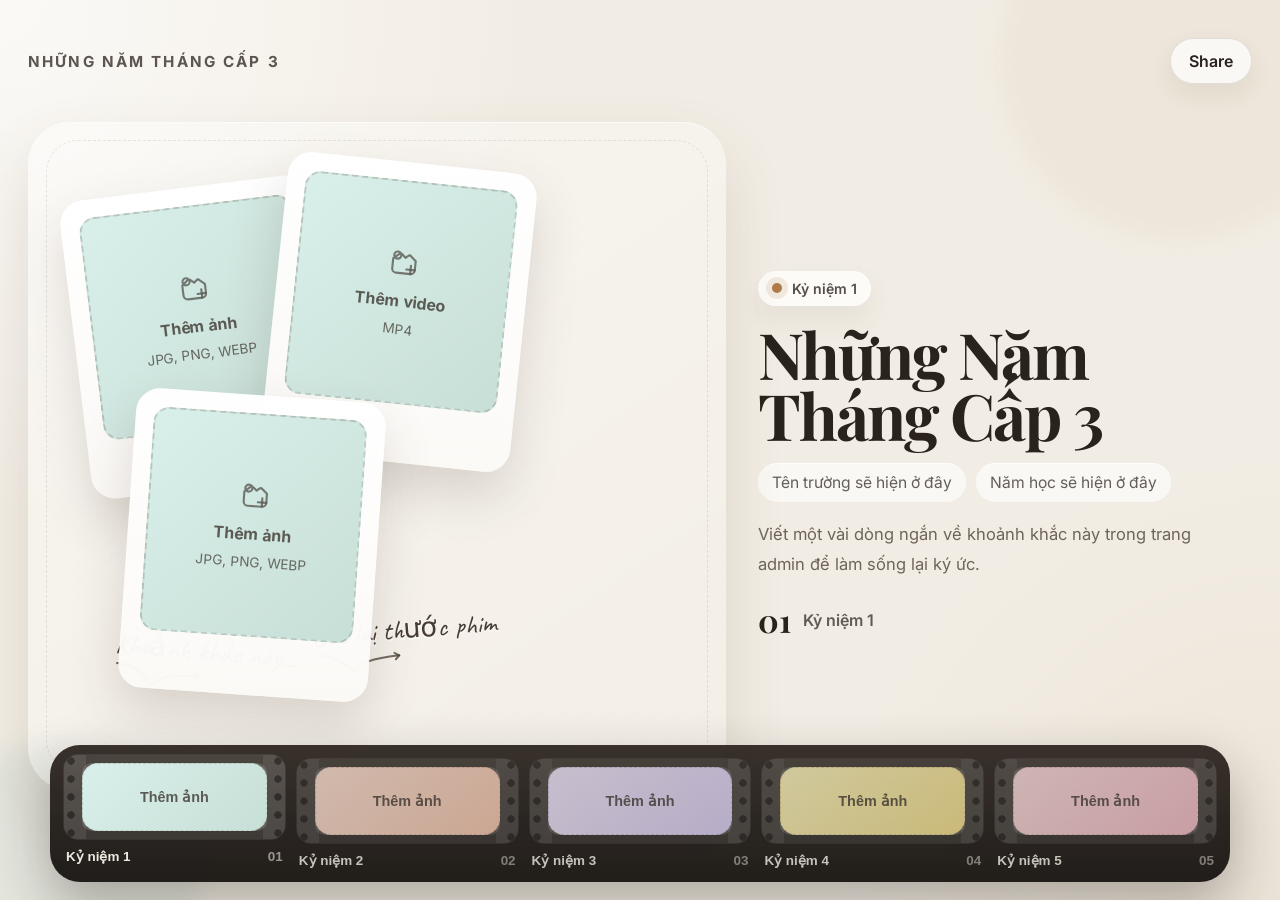
==== index.html @ 4d509d68 "Add files via upload" ====
<!DOCTYPE html>
<html lang="vi">
<head>
  <meta charset="UTF-8">
  <meta name="viewport" content="width=device-width, initial-scale=1.0">
  <title>Những Năm Tháng Cấp 3</title>
  <link rel="preconnect" href="https://fonts.googleapis.com">
  <link rel="preconnect" href="https://fonts.gstatic.com" crossorigin>
  <link href="https://fonts.googleapis.com/css2?family=Caveat:wght@400;500;700&family=Inter:wght@400;500;600;700&family=Playfair+Display:wght@500;600;700;800&display=swap" rel="stylesheet">
  <link rel="stylesheet" href="style.css">
</head>
<body>
  <div class="page">
    <header class="topbar">
      <div class="brand" id="brandTitle">Những Năm Tháng Cấp 3</div>
      <button class="share-btn" id="shareButton" type="button">Share</button>
    </header>

    <main class="hero">
      <section class="memory-stage" id="memoryStage" aria-live="polite"></section>

      <aside class="story-panel">
        <div class="story-kicker" id="storyKicker">Memory Lane</div>
        <h1 class="story-title" id="storyTitle">Những Năm Tháng Cấp 3</h1>
        <div class="story-meta">
          <span id="schoolName">Trường của chúng ta</span>
          <span id="schoolYears">2019 - 2022</span>
        </div>
        <p class="story-description" id="storyDescription">
          Chạm vào từng khung phim phía dưới để mở lại những khoảnh khắc đáng nhớ của một thời áo trắng.
        </p>
        <div class="memory-count">
          <strong id="memoryNumber">01</strong>
          <span id="memoryTitleMeta">Kỷ niệm đầu tiên</span>
        </div>
      </aside>
    </main>
  </div>

  <div class="filmstrip-wrap">
    <nav class="filmstrip" id="filmstrip" aria-label="Điều hướng kỷ niệm"></nav>
  </div>

  <div class="toast" id="toast">Đã sao chép liên kết</div>

  <script src="app.js"></script>
</body>
</html>
---- style.css ----
:root {
  --bg: #f2ede4;
  --surface: rgba(255, 252, 247, 0.8);
  --text: #2a221d;
  --muted: #6e645a;
  --accent: #3c504a;
  --shadow: 0 28px 60px rgba(82, 66, 53, 0.14);
  --card-w: min(26vw, 250px);
}

* {
  box-sizing: border-box;
}

html {
  scroll-behavior: smooth;
}

body {
  margin: 0;
  min-height: 100vh;
  font-family: "Inter", sans-serif;
  color: var(--text);
  background:
    radial-gradient(circle at top left, rgba(255, 255, 255, 0.7), transparent 34%),
    radial-gradient(circle at bottom right, rgba(221, 204, 184, 0.28), transparent 28%),
    var(--bg);
  overflow-x: hidden;
}

body::before,
body::after {
  content: "";
  position: fixed;
  z-index: 0;
  pointer-events: none;
  border-radius: 50%;
  filter: blur(10px);
  opacity: 0.75;
}

body::before {
  width: 360px;
  height: 360px;
  top: -120px;
  right: -80px;
  background: rgba(215, 188, 160, 0.18);
}

body::after {
  width: 280px;
  height: 280px;
  bottom: -120px;
  left: -80px;
  background: rgba(145, 182, 178, 0.18);
}

.page {
  position: relative;
  z-index: 1;
  min-height: 100vh;
  padding: 28px 28px 110px;
  display: grid;
  gap: 28px;
}

.topbar {
  display: flex;
  align-items: center;
  justify-content: space-between;
  gap: 16px;
}

.brand {
  font-size: 0.95rem;
  font-weight: 700;
  letter-spacing: 0.14em;
  text-transform: uppercase;
  color: rgba(42, 34, 29, 0.76);
}

.share-btn {
  border: 1px solid rgba(42, 34, 29, 0.12);
  background: rgba(255, 255, 255, 0.72);
  color: var(--text);
  border-radius: 999px;
  padding: 12px 18px;
  font: inherit;
  font-weight: 600;
  cursor: pointer;
  box-shadow: 0 10px 24px rgba(60, 48, 40, 0.08);
  transition: transform 0.2s ease, box-shadow 0.2s ease, background 0.2s ease;
  backdrop-filter: blur(12px);
}

.share-btn:hover {
  transform: translateY(-2px);
  box-shadow: 0 14px 28px rgba(60, 48, 40, 0.12);
  background: rgba(255, 255, 255, 0.92);
}

.hero {
  display: grid;
  grid-template-columns: minmax(0, 1.25fr) minmax(320px, 0.9fr);
  gap: 24px;
  align-items: stretch;
}

.memory-stage {
  position: relative;
  min-height: 72vh;
  border-radius: 42px;
  padding: 34px;
  background: linear-gradient(145deg, rgba(255, 255, 255, 0.42), rgba(255, 255, 255, 0.14));
  box-shadow: inset 0 1px 0 rgba(255, 255, 255, 0.55), var(--shadow);
  overflow: hidden;
}

.memory-stage::before {
  content: "";
  position: absolute;
  inset: 18px;
  border-radius: 32px;
  border: 1px dashed rgba(123, 107, 95, 0.16);
  pointer-events: none;
}

.memory-scene {
  position: absolute;
  inset: 28px;
  opacity: 0;
  pointer-events: none;
  transform: translateY(28px) scale(0.98);
  transition: opacity 0.45s ease, transform 0.45s ease;
}

.memory-scene.active {
  opacity: 1;
  pointer-events: auto;
  transform: translateY(0) scale(1);
}

.memory-card {
  position: absolute;
  width: var(--card-w);
  min-width: 180px;
  aspect-ratio: 5 / 6;
  border-radius: 24px;
  background: linear-gradient(180deg, rgba(255, 255, 255, 0.98), rgba(251, 249, 246, 0.98));
  padding: 18px 18px 58px;
  box-shadow: 0 24px 50px rgba(70, 55, 44, 0.17);
  transform: rotate(var(--rotation)) translateY(24px);
  transition: transform 0.25s ease, box-shadow 0.25s ease, opacity 0.35s ease;
  opacity: 0;
  animation: card-enter 0.45s ease forwards;
  animation-delay: var(--delay);
  left: var(--x);
  top: var(--y);
}

.memory-scene.active .memory-card:hover {
  transform: rotate(var(--rotation)) translateY(-8px);
  box-shadow: 0 32px 58px rgba(61, 48, 38, 0.22);
}

.card-media {
  position: relative;
  width: 100%;
  height: 100%;
  border-radius: 16px;
  overflow: hidden;
  background: rgba(248, 244, 237, 0.8);
}

.card-media img,
.card-media video {
  width: 100%;
  height: 100%;
  object-fit: cover;
  display: block;
}

.video-badge {
  position: absolute;
  inset: 0;
  display: grid;
  place-items: center;
  color: white;
  font-size: 2.3rem;
  background: linear-gradient(180deg, transparent, rgba(0, 0, 0, 0.24));
  opacity: 0;
  transition: opacity 0.25s ease;
  pointer-events: none;
  text-shadow: 0 10px 28px rgba(0, 0, 0, 0.35);
}

.memory-card:hover .video-badge {
  opacity: 1;
}

.placeholder {
  width: 100%;
  height: 100%;
  border-radius: 16px;
  border: 2px dashed rgba(82, 70, 60, 0.2);
  display: flex;
  flex-direction: column;
  align-items: center;
  justify-content: center;
  gap: 10px;
  color: rgba(61, 55, 49, 0.8);
  text-align: center;
  padding: 18px;
  background: var(--placeholder-gradient);
}

.placeholder svg {
  width: 34px;
  height: 34px;
  opacity: 0.8;
}

.placeholder strong {
  font-size: 1rem;
  font-weight: 700;
}

.placeholder span {
  font-size: 0.85rem;
  color: rgba(61, 55, 49, 0.72);
}

.caption-group {
  position: absolute;
  left: calc(var(--x) + 6%);
  top: calc(var(--y) + 74%);
  transform: rotate(calc(var(--rotation) * -0.75));
  width: 220px;
  pointer-events: none;
}

.caption-text {
  font-family: "Caveat", cursive;
  font-size: clamp(1.55rem, 2.1vw, 2.1rem);
  line-height: 1;
  color: rgba(54, 43, 35, 0.92);
  text-shadow: 0 2px 0 rgba(255, 255, 255, 0.55);
  margin-bottom: 2px;
}

.caption-arrow {
  width: 92px;
  height: 28px;
  overflow: visible;
}

.caption-arrow path {
  fill: none;
  stroke: rgba(74, 61, 51, 0.75);
  stroke-width: 2.2;
  stroke-linecap: round;
  stroke-linejoin: round;
  stroke-dasharray: 120;
  stroke-dashoffset: 120;
  animation: draw-arrow 0.75s ease forwards;
  animation-delay: calc(var(--delay) + 0.16s);
}

.story-panel {
  align-self: center;
  display: grid;
  gap: 18px;
  padding: 18px 6px 18px 8px;
}

.story-kicker {
  display: inline-flex;
  align-items: center;
  gap: 10px;
  width: fit-content;
  padding: 9px 14px;
  border-radius: 999px;
  background: rgba(255, 255, 255, 0.75);
  color: rgba(42, 34, 29, 0.8);
  font-size: 0.88rem;
  font-weight: 600;
  box-shadow: 0 14px 28px rgba(80, 61, 46, 0.08);
}

.story-kicker::before {
  content: "";
  width: 10px;
  height: 10px;
  border-radius: 50%;
  background: #b07b49;
  box-shadow: 0 0 0 6px rgba(176, 123, 73, 0.14);
}

.story-title {
  margin: 0;
  font-family: "Playfair Display", serif;
  font-size: clamp(2.8rem, 5vw, 4.9rem);
  line-height: 0.95;
  letter-spacing: -0.03em;
  max-width: 12ch;
}

.story-meta {
  display: flex;
  flex-wrap: wrap;
  gap: 10px;
  color: rgba(42, 34, 29, 0.72);
  font-size: 0.98rem;
}

.story-meta span {
  padding: 10px 14px;
  border-radius: 999px;
  background: rgba(255, 255, 255, 0.6);
  box-shadow: inset 0 1px 0 rgba(255, 255, 255, 0.7);
}

.story-description {
  margin: 0;
  max-width: 45ch;
  font-size: 1.04rem;
  line-height: 1.8;
  color: var(--muted);
}

.memory-count {
  display: flex;
  align-items: center;
  gap: 12px;
  color: rgba(42, 34, 29, 0.72);
  font-weight: 600;
}

.memory-count strong {
  font-size: 2rem;
  font-family: "Playfair Display", serif;
  color: var(--text);
}

.filmstrip-wrap {
  position: fixed;
  left: 24px;
  right: 24px;
  bottom: 18px;
  z-index: 5;
  display: flex;
  justify-content: center;
  pointer-events: none;
}

.filmstrip {
  pointer-events: auto;
  width: min(100%, 1180px);
  display: grid;
  grid-template-columns: repeat(5, minmax(0, 1fr));
  gap: 12px;
  padding: 14px;
  border-radius: 30px;
  background: linear-gradient(180deg, rgba(46, 38, 32, 0.95), rgba(24, 21, 18, 0.96));
  box-shadow: 0 24px 55px rgba(31, 24, 20, 0.32);
}

.filmstrip-btn {
  border: none;
  padding: 0;
  background: transparent;
  color: inherit;
  cursor: pointer;
  text-align: left;
  display: grid;
  gap: 10px;
  opacity: 0.8;
  transition: transform 0.2s ease, opacity 0.2s ease;
}

.filmstrip-btn:hover,
.filmstrip-btn[aria-current="true"] {
  transform: translateY(-4px);
  opacity: 1;
}

.film-frame {
  position: relative;
  height: 84px;
  border-radius: 14px;
  overflow: hidden;
  background:
    linear-gradient(90deg, rgba(255, 255, 255, 0.08) 0 10%, transparent 10% 90%, rgba(255, 255, 255, 0.08) 90%),
    rgba(255, 255, 255, 0.1);
  outline: 1px solid rgba(255, 255, 255, 0.08);
}

.film-frame::before,
.film-frame::after {
  content: "";
  position: absolute;
  top: 0;
  bottom: 0;
  width: 14px;
  background: radial-gradient(circle, rgba(0, 0, 0, 0.58) 32%, transparent 36%) center / 12px 18px repeat-y;
  opacity: 0.7;
}

.film-frame::before {
  left: 0;
}

.film-frame::after {
  right: 0;
}

.film-thumb {
  position: absolute;
  inset: 8px 18px;
  border-radius: 10px;
  overflow: hidden;
  background: rgba(255, 255, 255, 0.15);
}

.film-thumb img,
.film-thumb video {
  width: 100%;
  height: 100%;
  object-fit: cover;
  display: block;
}

.film-label {
  display: flex;
  justify-content: space-between;
  gap: 10px;
  padding: 0 2px;
  color: rgba(248, 241, 233, 0.96);
  font-size: 0.84rem;
  font-weight: 600;
}

.film-label span:last-child {
  color: rgba(248, 241, 233, 0.56);
}

.toast {
  position: fixed;
  top: 24px;
  left: 50%;
  transform: translate(-50%, -22px);
  padding: 12px 18px;
  border-radius: 999px;
  background: rgba(38, 34, 30, 0.92);
  color: white;
  box-shadow: 0 18px 40px rgba(31, 24, 20, 0.2);
  opacity: 0;
  pointer-events: none;
  transition: opacity 0.25s ease, transform 0.25s ease;
  z-index: 20;
  font-weight: 600;
}

.toast.show {
  opacity: 1;
  transform: translate(-50%, 0);
}

@keyframes card-enter {
  from {
    opacity: 0;
    transform: rotate(calc(var(--rotation) - 4deg)) translateY(30px);
  }

  to {
    opacity: 1;
    transform: rotate(var(--rotation)) translateY(0);
  }
}

@keyframes draw-arrow {
  to {
    stroke-dashoffset: 0;
  }
}

@media (max-width: 1100px) {
  .hero {
    grid-template-columns: 1fr;
  }

  .story-panel {
    order: -1;
  }

  .memory-stage {
    min-height: 62vh;
  }
}

@media (max-width: 780px) {
  .page {
    padding: 18px 18px 136px;
  }

  .memory-stage {
    min-height: 1120px;
    padding: 18px;
  }

  .memory-scene {
    inset: 18px;
  }

  .memory-card {
    width: min(65vw, 280px);
  }

  .caption-group {
    width: 180px;
  }

  .filmstrip {
    grid-template-columns: 1fr;
  }

  .filmstrip-wrap {
    left: 12px;
    right: 12px;
  }

  .filmstrip-btn {
    grid-template-columns: 112px 1fr;
    align-items: center;
  }

  .film-label {
    align-items: center;
  }
}
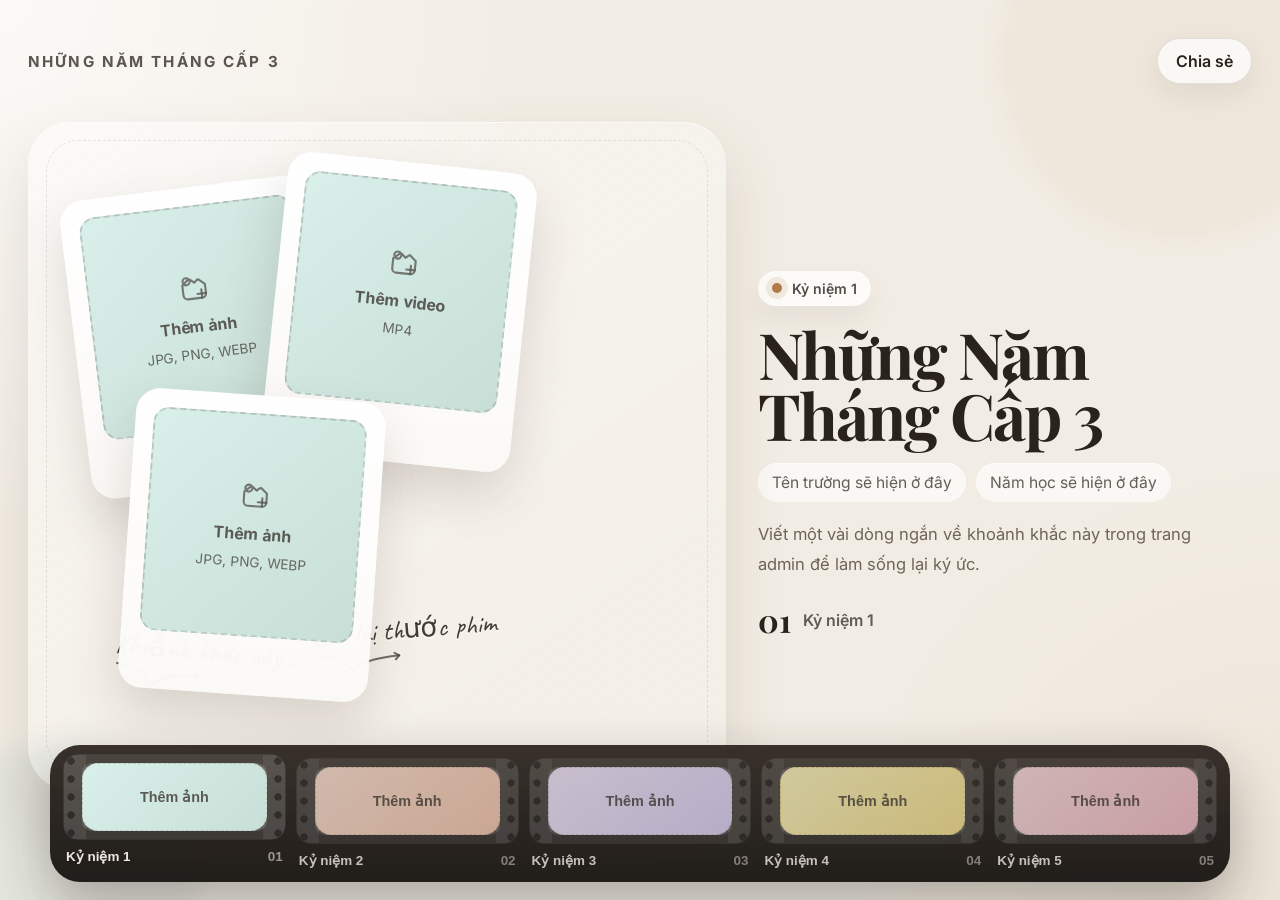
==== commit 17eeb7db: "Update site to static data.js workflow" ====
--- a/index.html
+++ b/index.html
@@ -13,7 +13,7 @@
   <div class="page">
     <header class="topbar">
       <div class="brand" id="brandTitle">Những Năm Tháng Cấp 3</div>
-      <button class="share-btn" id="shareButton" type="button">Share</button>
+      <button class="share-btn" id="shareButton" type="button">Chia sẻ</button>
     </header>
 
     <main class="hero">
@@ -23,11 +23,11 @@
         <div class="story-kicker" id="storyKicker">Memory Lane</div>
         <h1 class="story-title" id="storyTitle">Những Năm Tháng Cấp 3</h1>
         <div class="story-meta">
-          <span id="schoolName">Trường của chúng ta</span>
-          <span id="schoolYears">2019 - 2022</span>
+          <span id="schoolName">Tên trường</span>
+          <span id="schoolYears">2021 - 2024</span>
         </div>
         <p class="story-description" id="storyDescription">
-          Chạm vào từng khung phim phía dưới để mở lại những khoảnh khắc đáng nhớ của một thời áo trắng.
+          Mỗi thước phim và mỗi bức ảnh là một mảnh ghép nhỏ của những năm tháng tuổi trẻ.
         </p>
         <div class="memory-count">
           <strong id="memoryNumber">01</strong>
@@ -43,6 +43,7 @@
 
   <div class="toast" id="toast">Đã sao chép liên kết</div>
 
+  <script src="data.js"></script>
   <script src="app.js"></script>
 </body>
 </html>
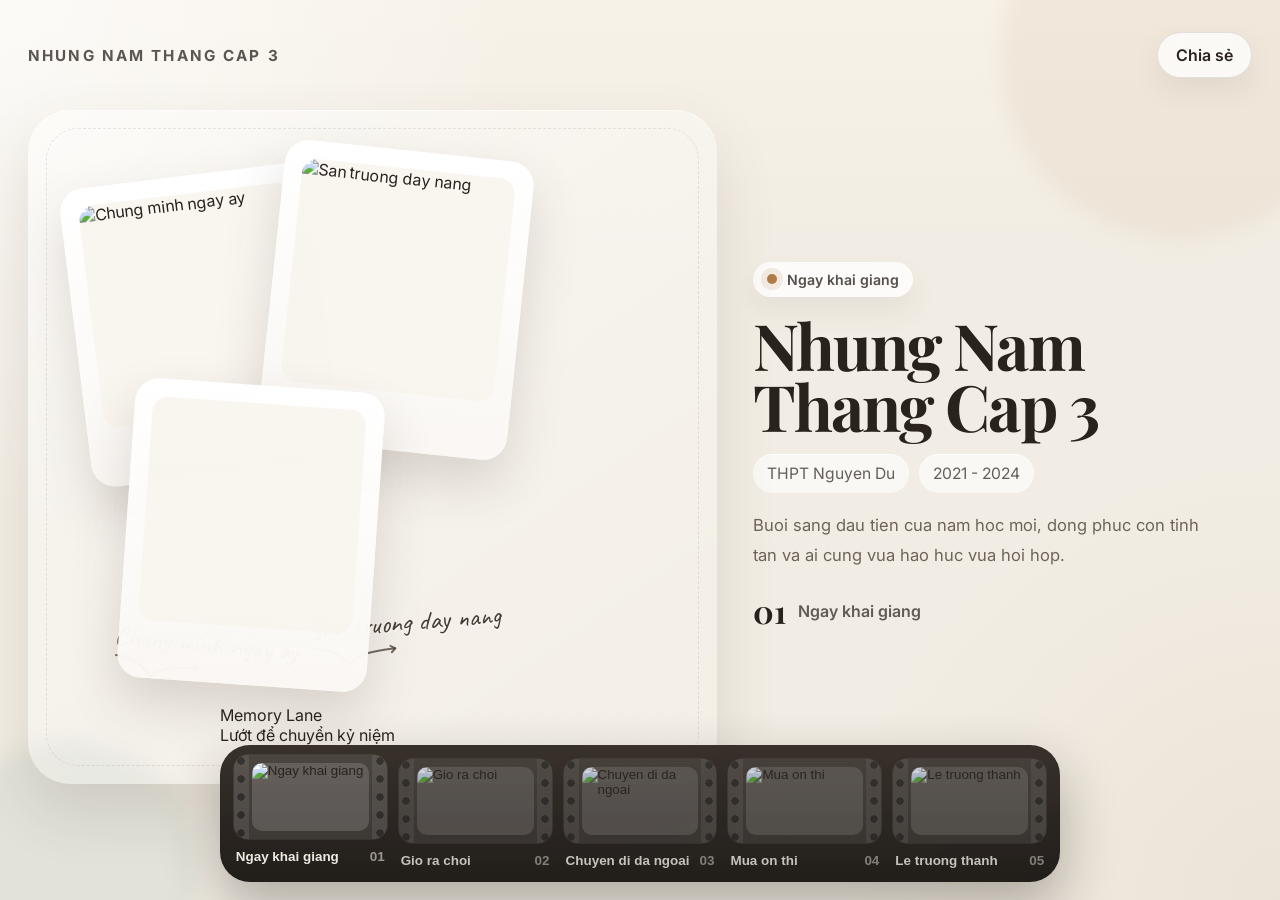
==== commit a26c9680: "Update memory navigation to thumbnail slider" ====
--- a/index.html
+++ b/index.html
@@ -38,7 +38,13 @@
   </div>
 
   <div class="filmstrip-wrap">
-    <nav class="filmstrip" id="filmstrip" aria-label="Điều hướng kỷ niệm"></nav>
+    <section class="memory-slider" aria-label="Điều hướng kỷ niệm">
+      <div class="memory-slider-head">
+        <div class="memory-slider-title" id="sliderTitle">Memory Lane</div>
+        <div class="memory-slider-subtitle" id="sliderSubtitle">Lướt để chuyển kỷ niệm</div>
+      </div>
+      <nav class="filmstrip" id="filmstrip" aria-label="Điều hướng kỷ niệm"></nav>
+    </section>
   </div>
 
   <div class="toast" id="toast">Đã sao chép liên kết</div>
--- a/style.css
+++ b/style.css
@@ -1,6 +1,7 @@
 :root {
   --bg: #f2ede4;
-  --surface: rgba(255, 252, 247, 0.8);
+  --paper: rgba(255, 252, 247, 0.82);
+  --paper-strong: rgba(255, 255, 255, 0.96);
   --text: #2a221d;
   --muted: #6e645a;
   --accent: #3c504a;
@@ -19,24 +20,24 @@
 body {
   margin: 0;
   min-height: 100vh;
+  overflow-x: hidden;
   font-family: "Inter", sans-serif;
   color: var(--text);
   background:
-    radial-gradient(circle at top left, rgba(255, 255, 255, 0.7), transparent 34%),
-    radial-gradient(circle at bottom right, rgba(221, 204, 184, 0.28), transparent 28%),
+    radial-gradient(circle at top left, rgba(255, 255, 255, 0.68), transparent 34%),
+    radial-gradient(circle at bottom right, rgba(220, 205, 187, 0.3), transparent 28%),
+    linear-gradient(180deg, rgba(255, 248, 238, 0.4), transparent 28%),
     var(--bg);
-  overflow-x: hidden;
 }
 
 body::before,
 body::after {
   content: "";
   position: fixed;
-  z-index: 0;
-  pointer-events: none;
   border-radius: 50%;
   filter: blur(10px);
-  opacity: 0.75;
+  pointer-events: none;
+  z-index: 0;
 }
 
 body::before {
@@ -44,22 +45,22 @@
   height: 360px;
   top: -120px;
   right: -80px;
-  background: rgba(215, 188, 160, 0.18);
+  background: rgba(216, 187, 162, 0.18);
 }
 
 body::after {
-  width: 280px;
-  height: 280px;
-  bottom: -120px;
-  left: -80px;
-  background: rgba(145, 182, 178, 0.18);
+  width: 260px;
+  height: 260px;
+  left: -60px;
+  bottom: -100px;
+  background: rgba(163, 187, 175, 0.2);
 }
 
 .page {
   position: relative;
   z-index: 1;
   min-height: 100vh;
-  padding: 28px 28px 110px;
+  padding: 28px 28px 116px;
   display: grid;
   gap: 28px;
 }
@@ -81,39 +82,39 @@
 
 .share-btn {
   border: 1px solid rgba(42, 34, 29, 0.12);
-  background: rgba(255, 255, 255, 0.72);
+  background: rgba(255, 255, 255, 0.74);
   color: var(--text);
   border-radius: 999px;
   padding: 12px 18px;
   font: inherit;
   font-weight: 600;
   cursor: pointer;
-  box-shadow: 0 10px 24px rgba(60, 48, 40, 0.08);
+  box-shadow: 0 12px 28px rgba(60, 48, 40, 0.08);
   transition: transform 0.2s ease, box-shadow 0.2s ease, background 0.2s ease;
   backdrop-filter: blur(12px);
 }
 
 .share-btn:hover {
   transform: translateY(-2px);
-  box-shadow: 0 14px 28px rgba(60, 48, 40, 0.12);
-  background: rgba(255, 255, 255, 0.92);
+  box-shadow: 0 16px 34px rgba(60, 48, 40, 0.12);
+  background: rgba(255, 255, 255, 0.94);
 }
 
 .hero {
   display: grid;
-  grid-template-columns: minmax(0, 1.25fr) minmax(320px, 0.9fr);
-  gap: 24px;
+  grid-template-columns: minmax(0, 1.25fr) minmax(340px, 0.92fr);
+  gap: 28px;
   align-items: stretch;
 }
 
 .memory-stage {
   position: relative;
-  min-height: 72vh;
+  min-height: 74vh;
   border-radius: 42px;
   padding: 34px;
-  background: linear-gradient(145deg, rgba(255, 255, 255, 0.42), rgba(255, 255, 255, 0.14));
+  overflow: hidden;
+  background: linear-gradient(145deg, rgba(255, 255, 255, 0.46), rgba(255, 255, 255, 0.14));
   box-shadow: inset 0 1px 0 rgba(255, 255, 255, 0.55), var(--shadow);
-  overflow: hidden;
 }
 
 .memory-stage::before {
@@ -142,20 +143,20 @@
 
 .memory-card {
   position: absolute;
+  left: var(--x);
+  top: var(--y);
   width: var(--card-w);
   min-width: 180px;
   aspect-ratio: 5 / 6;
+  padding: 18px 18px 58px;
   border-radius: 24px;
-  background: linear-gradient(180deg, rgba(255, 255, 255, 0.98), rgba(251, 249, 246, 0.98));
-  padding: 18px 18px 58px;
+  background: linear-gradient(180deg, rgba(255, 255, 255, 0.99), rgba(250, 247, 243, 0.98));
   box-shadow: 0 24px 50px rgba(70, 55, 44, 0.17);
   transform: rotate(var(--rotation)) translateY(24px);
-  transition: transform 0.25s ease, box-shadow 0.25s ease, opacity 0.35s ease;
   opacity: 0;
   animation: card-enter 0.45s ease forwards;
   animation-delay: var(--delay);
-  left: var(--x);
-  top: var(--y);
+  transition: transform 0.25s ease, box-shadow 0.25s ease;
 }
 
 .memory-scene.active .memory-card:hover {
@@ -167,9 +168,9 @@
   position: relative;
   width: 100%;
   height: 100%;
+  overflow: hidden;
   border-radius: 16px;
-  overflow: hidden;
-  background: rgba(248, 244, 237, 0.8);
+  background: rgba(248, 244, 237, 0.82);
 }
 
 .card-media img,
@@ -201,17 +202,17 @@
 .placeholder {
   width: 100%;
   height: 100%;
-  border-radius: 16px;
-  border: 2px dashed rgba(82, 70, 60, 0.2);
+  padding: 18px;
   display: flex;
   flex-direction: column;
   align-items: center;
   justify-content: center;
   gap: 10px;
-  color: rgba(61, 55, 49, 0.8);
+  border-radius: 16px;
+  border: 2px dashed rgba(82, 70, 60, 0.18);
+  background: var(--placeholder-gradient);
   text-align: center;
-  padding: 18px;
-  background: var(--placeholder-gradient);
+  color: rgba(61, 55, 49, 0.82);
 }
 
 .placeholder svg {
@@ -226,26 +227,35 @@
 }
 
 .placeholder span {
-  font-size: 0.85rem;
-  color: rgba(61, 55, 49, 0.72);
+  font-size: 0.84rem;
+  color: rgba(61, 55, 49, 0.74);
+}
+
+.film-placeholder {
+  border-width: 1.5px;
+  padding: 10px;
+}
+
+.film-placeholder strong {
+  font-size: 0.86rem;
 }
 
 .caption-group {
   position: absolute;
   left: calc(var(--x) + 6%);
   top: calc(var(--y) + 74%);
+  width: 220px;
   transform: rotate(calc(var(--rotation) * -0.75));
-  width: 220px;
   pointer-events: none;
 }
 
 .caption-text {
+  margin-bottom: 2px;
   font-family: "Caveat", cursive;
-  font-size: clamp(1.55rem, 2.1vw, 2.1rem);
+  font-size: clamp(1.55rem, 2.1vw, 2.15rem);
   line-height: 1;
   color: rgba(54, 43, 35, 0.92);
   text-shadow: 0 2px 0 rgba(255, 255, 255, 0.55);
-  margin-bottom: 2px;
 }
 
 .caption-arrow {
@@ -280,7 +290,7 @@
   width: fit-content;
   padding: 9px 14px;
   border-radius: 999px;
-  background: rgba(255, 255, 255, 0.75);
+  background: rgba(255, 255, 255, 0.76);
   color: rgba(42, 34, 29, 0.8);
   font-size: 0.88rem;
   font-weight: 600;
@@ -298,11 +308,11 @@
 
 .story-title {
   margin: 0;
+  max-width: 11ch;
   font-family: "Playfair Display", serif;
-  font-size: clamp(2.8rem, 5vw, 4.9rem);
+  font-size: clamp(3rem, 5vw, 5rem);
   line-height: 0.95;
   letter-spacing: -0.03em;
-  max-width: 12ch;
 }
 
 .story-meta {
@@ -332,8 +342,8 @@
   display: flex;
   align-items: center;
   gap: 12px;
+  font-weight: 600;
   color: rgba(42, 34, 29, 0.72);
-  font-weight: 600;
 }
 
 .memory-count strong {
@@ -354,26 +364,26 @@
 }
 
 .filmstrip {
-  pointer-events: auto;
   width: min(100%, 1180px);
+  padding: 14px;
   display: grid;
   grid-template-columns: repeat(5, minmax(0, 1fr));
   gap: 12px;
-  padding: 14px;
   border-radius: 30px;
   background: linear-gradient(180deg, rgba(46, 38, 32, 0.95), rgba(24, 21, 18, 0.96));
   box-shadow: 0 24px 55px rgba(31, 24, 20, 0.32);
+  pointer-events: auto;
 }
 
 .filmstrip-btn {
   border: none;
   padding: 0;
+  display: grid;
+  gap: 10px;
   background: transparent;
   color: inherit;
+  text-align: left;
   cursor: pointer;
-  text-align: left;
-  display: grid;
-  gap: 10px;
   opacity: 0.8;
   transition: transform 0.2s ease, opacity 0.2s ease;
 }
@@ -387,12 +397,12 @@
 .film-frame {
   position: relative;
   height: 84px;
+  overflow: hidden;
   border-radius: 14px;
-  overflow: hidden;
+  outline: 1px solid rgba(255, 255, 255, 0.08);
   background:
     linear-gradient(90deg, rgba(255, 255, 255, 0.08) 0 10%, transparent 10% 90%, rgba(255, 255, 255, 0.08) 90%),
     rgba(255, 255, 255, 0.1);
-  outline: 1px solid rgba(255, 255, 255, 0.08);
 }
 
 .film-frame::before,
@@ -402,8 +412,8 @@
   top: 0;
   bottom: 0;
   width: 14px;
+  opacity: 0.7;
   background: radial-gradient(circle, rgba(0, 0, 0, 0.58) 32%, transparent 36%) center / 12px 18px repeat-y;
-  opacity: 0.7;
 }
 
 .film-frame::before {
@@ -417,8 +427,8 @@
 .film-thumb {
   position: absolute;
   inset: 8px 18px;
+  overflow: hidden;
   border-radius: 10px;
-  overflow: hidden;
   background: rgba(255, 255, 255, 0.15);
 }
 
@@ -448,17 +458,17 @@
   position: fixed;
   top: 24px;
   left: 50%;
-  transform: translate(-50%, -22px);
+  z-index: 20;
   padding: 12px 18px;
   border-radius: 999px;
   background: rgba(38, 34, 30, 0.92);
   color: white;
+  font-weight: 600;
   box-shadow: 0 18px 40px rgba(31, 24, 20, 0.2);
+  transform: translate(-50%, -22px);
   opacity: 0;
   pointer-events: none;
   transition: opacity 0.25s ease, transform 0.25s ease;
-  z-index: 20;
-  font-weight: 600;
 }
 
 .toast.show {
@@ -494,7 +504,7 @@
   }
 
   .memory-stage {
-    min-height: 62vh;
+    min-height: 64vh;
   }
 }
 
